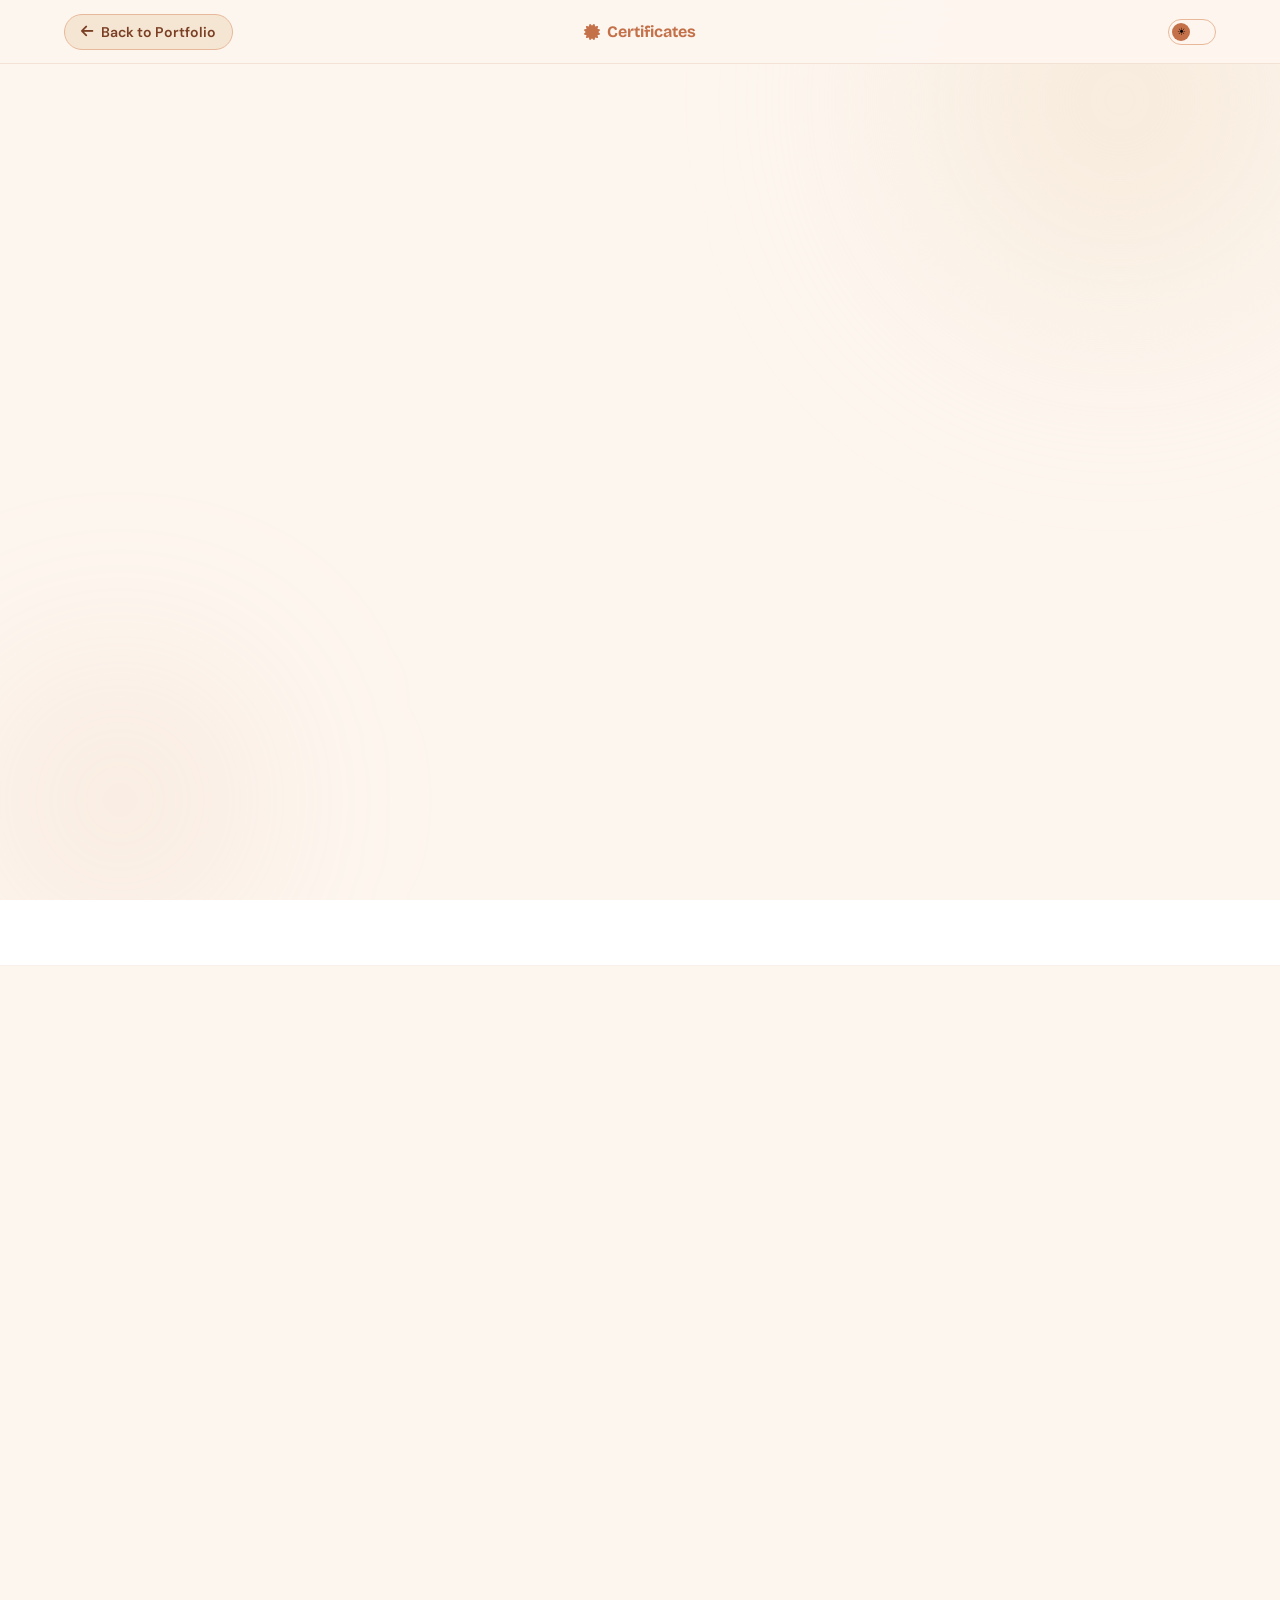
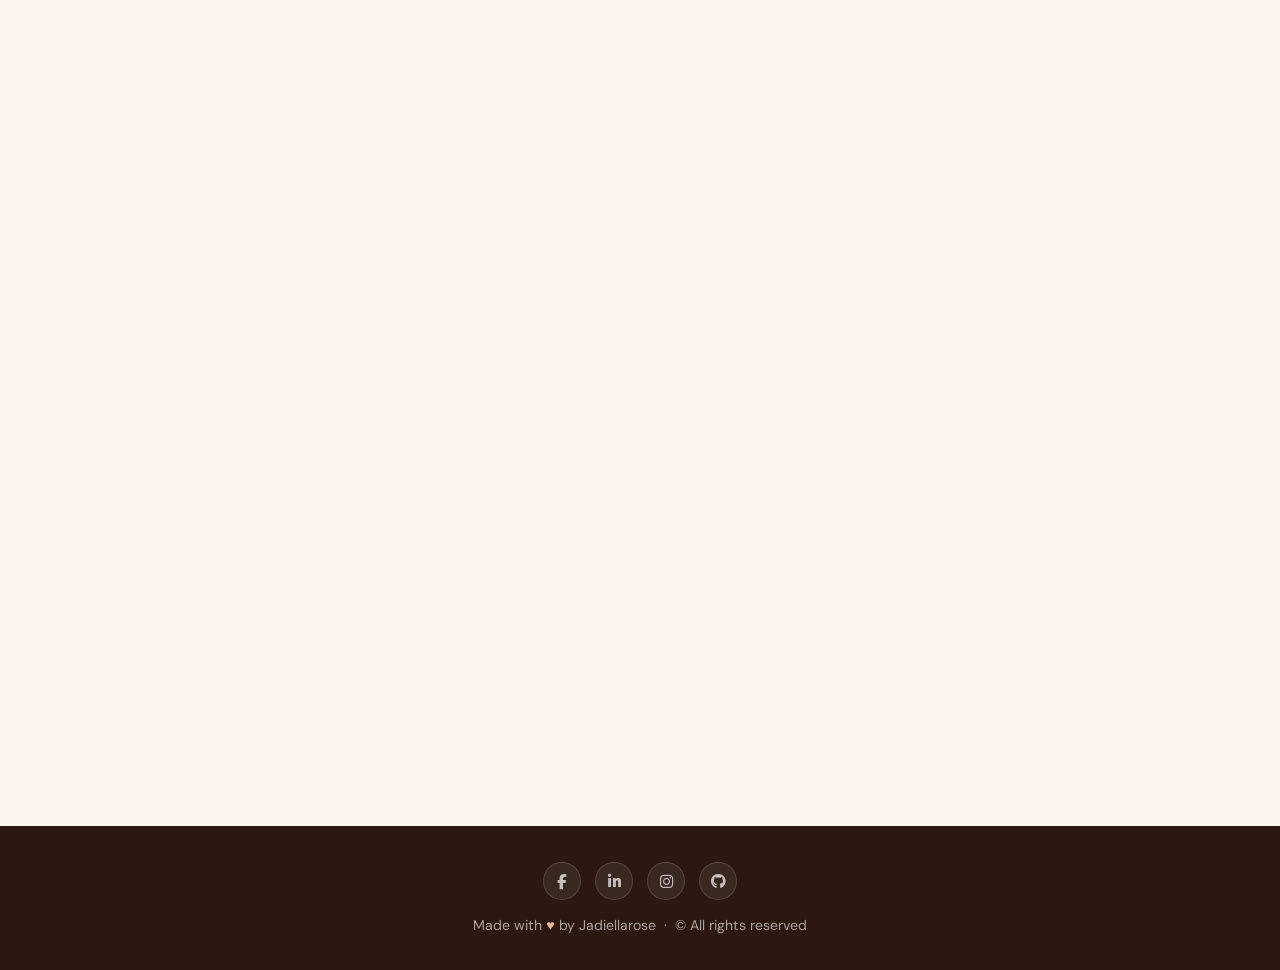
==== jadiellarosecertificate.html @ 6b4e11df "Add files via upload" ====
<!DOCTYPE html>
<html lang="en">
<head>
  <meta charset="UTF-8" />
  <meta name="viewport" content="width=device-width, initial-scale=1.0" />
  <title>Certificates | Jadiellarose</title>
  <link href="https://fonts.googleapis.com/css2?family=Bricolage+Grotesque:opsz,wght@12..96,400;12..96,500;12..96,600;12..96,700;12..96,800&family=DM+Sans:ital,opsz,wght@0,9..40,300;0,9..40,400;0,9..40,500;0,9..40,600;1,9..40,400&display=swap" rel="stylesheet" />
  <link rel="stylesheet" href="https://cdnjs.cloudflare.com/ajax/libs/font-awesome/6.5.0/css/all.min.css" />
  <link rel="stylesheet" href="jadiellarosecertificate.css" />
</head>
<body>

<!-- NAV -->
<nav>
  <a href="index.html" class="nav-back">
    <i class="fa-solid fa-arrow-left"></i>
    <span>Back to Portfolio</span>
  </a>
  <span class="nav-title">
    <i class="fa-solid fa-certificate"></i> Certificates
  </span>
  <button class="theme-toggle" id="themeToggle" aria-label="Toggle dark mode">
    <span class="theme-toggle-thumb" id="themeIcon">☀</span>
  </button>
</nav>

<!-- HERO -->
<section id="cert-hero">
  <div class="hero-blob b1"></div>
  <div class="hero-blob b2"></div>
  <div class="cert-hero-inner">
    <div class="cert-hero-tag reveal">
      <i class="fa-solid fa-certificate"></i> My Achievements
    </div>
    <h1 class="cert-hero-title reveal reveal-delay-1">
      Certificates &amp;<br><span>Recognitions</span>
    </h1>
    <p class="cert-hero-sub reveal reveal-delay-2">
      A collection of certifications, completions, and recognitions earned through
      events, courses, and competitions.
    </p>
    <div class="cert-stats reveal reveal-delay-3">
      <div class="cert-stat">
        <span class="cert-stat-num" id="certCount">0</span>
        <span class="cert-stat-label">Certificates</span>
      </div>
      <div class="cert-stat-div"></div>
      <div class="cert-stat">
        <span class="cert-stat-num" id="issuerCount">0</span>
        <span class="cert-stat-label">Issuers</span>
      </div>
      <div class="cert-stat-div"></div>
      <div class="cert-stat">
        <span class="cert-stat-num" id="yearCount">0</span>
        <span class="cert-stat-label">Years Active</span>
      </div>
    </div>
  </div>
</section>

<!-- FILTER BAR -->
<section id="cert-filter">
  <div class="section-inner">
    <div class="filter-bar reveal">
      <span class="filter-label">Filter by:</span>
      <div class="filter-chips" id="filterChips">
        <button class="filter-chip active" data-filter="all">All</button>
        <button class="filter-chip" data-filter="design">Design</button>
        <button class="filter-chip" data-filter="development">Development</button>
        <button class="filter-chip" data-filter="event">Events</button>
        <button class="filter-chip" data-filter="leadership">Leadership</button>
        <button class="filter-chip" data-filter="other">Other</button>
      </div>
      <div class="cert-search-wrap">
        <i class="fa-solid fa-magnifying-glass"></i>
        <input type="text" id="certSearch" placeholder="Search certificates…" autocomplete="off" />
      </div>
    </div>
  </div>
</section>

<!-- CERTIFICATES GRID -->
<section id="certs-grid-section">
  <div class="section-inner">
    <div class="certs-grid" id="certsGrid">

      <!-- ── CERTIFICATE CARDS ── -->
      <!-- Add/edit cards here. data-category must match a filter chip value. -->

      <div class="cert-card reveal reveal-delay-1" data-category="event">
        <div class="cert-img-wrap" onclick="openLightbox('certs/cert1.png', this)">
          <img src="certs/cert1.png" alt="Certificate 1"
               onerror="this.parentElement.classList.add('no-img')" />
          <div class="cert-img-overlay">
            <i class="fa-solid fa-up-right-and-down-left-from-center"></i>
          </div>
        </div>
        <div class="cert-info">
          <span class="cert-category-badge event">Event</span>
          <h3 class="cert-title">PyCon APAC 2025</h3>
          <div class="cert-meta">
            <span><i class="fa-solid fa-building-columns"></i> ADNU</span>
            <span><i class="fa-regular fa-calendar"></i> 2025</span>
          </div>
          <p class="cert-desc">Certificate of participation for attending PyCon APAC hosted at Ateneo de Naga University.</p>
        </div>
      </div>

      <div class="cert-card reveal reveal-delay-2" data-category="development">
        <div class="cert-img-wrap" onclick="openLightbox('certs/cert2.png', this)">
          <img src="certs/cert2.png" alt="Certificate 2"
               onerror="this.parentElement.classList.add('no-img')" />
          <div class="cert-img-overlay">
            <i class="fa-solid fa-up-right-and-down-left-from-center"></i>
          </div>
        </div>
        <div class="cert-info">
          <span class="cert-category-badge development">Development</span>
          <h3 class="cert-title">Bicol IT Student Congress</h3>
          <div class="cert-meta">
            <span><i class="fa-solid fa-building-columns"></i> Camarines Norte State College</span>
            <span><i class="fa-regular fa-calendar"></i> 2024</span>
          </div>
          <p class="cert-desc">Participant certificate from the Bicol IT Student Congress held at Camarines Norte State College.</p>
        </div>
      </div>

      <div class="cert-card reveal reveal-delay-3" data-category="design">
        <div class="cert-img-wrap" onclick="openLightbox('certs/cert3.png', this)">
          <img src="certs/cert3.png" alt="Certificate 3"
               onerror="this.parentElement.classList.add('no-img')" />
          <div class="cert-img-overlay">
            <i class="fa-solid fa-up-right-and-down-left-from-center"></i>
          </div>
        </div>
        <div class="cert-info">
          <span class="cert-category-badge design">Design</span>
          <h3 class="cert-title">ICTC Skill Up — UI/UX Design</h3>
          <div class="cert-meta">
            <span><i class="fa-solid fa-building-columns"></i> ADNU</span>
            <span><i class="fa-regular fa-calendar"></i> 2025</span>
          </div>
          <p class="cert-desc">Completed the ICTC Skill Up workshop on UI/UX Web Design and Design Systems.</p>
        </div>
      </div>

      <div class="cert-card reveal reveal-delay-1" data-category="development">
        <div class="cert-img-wrap" onclick="openLightbox('certs/cert4.png', this)">
          <img src="certs/cert4.png" alt="Certificate 4"
               onerror="this.parentElement.classList.add('no-img')" />
          <div class="cert-img-overlay">
            <i class="fa-solid fa-up-right-and-down-left-from-center"></i>
          </div>
        </div>
        <div class="cert-info">
          <span class="cert-category-badge development">Development</span>
          <h3 class="cert-title">Bicol IT Conference</h3>
          <div class="cert-meta">
            <span><i class="fa-solid fa-building-columns"></i> Legazpi City Expo Center</span>
            <span><i class="fa-regular fa-calendar"></i> 2024</span>
          </div>
          <p class="cert-desc">Certificate of attendance for the Bicol IT Conference at Legazpi City Expo Center.</p>
        </div>
      </div>

      <div class="cert-card reveal reveal-delay-2" data-category="development">
        <div class="cert-img-wrap" onclick="openLightbox('certs/cert5.png', this)">
          <img src="certs/cert5.png" alt="Certificate 5"
               onerror="this.parentElement.classList.add('no-img')" />
          <div class="cert-img-overlay">
            <i class="fa-solid fa-up-right-and-down-left-from-center"></i>
          </div>
        </div>
        <div class="cert-info">
          <span class="cert-category-badge development">Development</span>
          <h3 class="cert-title">Bytecamp V: Fetching Errors</h3>
          <div class="cert-meta">
            <span><i class="fa-solid fa-building-columns"></i> Bicol University</span>
            <span><i class="fa-regular fa-calendar"></i> 2026</span>
          </div>
          <p class="cert-desc">Participant certificate from Bytecamp V: Fetching Errors at Bicol University.</p>
        </div>
      </div>

      <div class="cert-card reveal reveal-delay-3" data-category="event">
        <div class="cert-img-wrap" onclick="openLightbox('certs/cert6.png', this)">
          <img src="certs/cert6.png" alt="Certificate 6"
               onerror="this.parentElement.classList.add('no-img')" />
          <div class="cert-img-overlay">
            <i class="fa-solid fa-up-right-and-down-left-from-center"></i>
          </div>
        </div>
        <div class="cert-info">
          <span class="cert-category-badge event">Event</span>
          <h3 class="cert-title">PythonAsia 2026</h3>
          <div class="cert-meta">
            <span><i class="fa-solid fa-building-columns"></i> De La Salle University</span>
            <span><i class="fa-regular fa-calendar"></i> 2026</span>
          </div>
          <p class="cert-desc">Certificate of participation for attending PythonAsia at De La Salle University, Manila.</p>
        </div>
      </div>

      <div class="cert-card reveal reveal-delay-1" data-category="leadership">
        <div class="cert-img-wrap" onclick="openLightbox('certs/cert7.png', this)">
          <img src="certs/cert7.png" alt="Certificate 7"
               onerror="this.parentElement.classList.add('no-img')" />
          <div class="cert-img-overlay">
            <i class="fa-solid fa-up-right-and-down-left-from-center"></i>
          </div>
        </div>
        <div class="cert-info">
          <span class="cert-category-badge leadership">Leadership</span>
          <h3 class="cert-title">Student Leader's Retreat</h3>
          <div class="cert-meta">
            <span><i class="fa-solid fa-building-columns"></i> ADNU</span>
            <span><i class="fa-regular fa-calendar"></i> 2024</span>
          </div>
          <p class="cert-desc">Certificate of participation for the Student Leader's Retreat at Ateneo de Naga University.</p>
        </div>
      </div>

      <div class="cert-card reveal reveal-delay-2" data-category="other">
        <div class="cert-img-wrap" onclick="openLightbox('certs/cert8.png', this)">
          <img src="certs/cert8.png" alt="Certificate 8"
               onerror="this.parentElement.classList.add('no-img')" />
          <div class="cert-img-overlay">
            <i class="fa-solid fa-up-right-and-down-left-from-center"></i>
          </div>
        </div>
        <div class="cert-info">
          <span class="cert-category-badge other">Other</span>
          <h3 class="cert-title">Bicol Beach Summit — BEECAL</h3>
          <div class="cert-meta">
            <span><i class="fa-solid fa-building-columns"></i> BEECAL</span>
            <span><i class="fa-regular fa-calendar"></i> 2025</span>
          </div>
          <p class="cert-desc">Certificate of participation from the Bicol Beach Summit organized by BEECAL.</p>
        </div>
      </div>

      <div class="cert-card reveal reveal-delay-3" data-category="development">
        <div class="cert-img-wrap" onclick="openLightbox('certs/cert9.png', this)">
          <img src="certs/cert9.png" alt="Certificate 9"
               onerror="this.parentElement.classList.add('no-img')" />
          <div class="cert-img-overlay">
            <i class="fa-solid fa-up-right-and-down-left-from-center"></i>
          </div>
        </div>
        <div class="cert-info">
          <span class="cert-category-badge development">Development</span>
          <h3 class="cert-title">Capture the Flag — Trend Micro</h3>
          <div class="cert-meta">
            <span><i class="fa-solid fa-building-columns"></i> Trend Micro</span>
            <span><i class="fa-regular fa-calendar"></i> 2024</span>
          </div>
          <p class="cert-desc">Certificate of participation for the University Capture the Flag Online Competition by Trend Micro.</p>
        </div>
      </div>

      <!-- Add more cert cards following the same pattern above -->

    </div>

    <!-- Empty state -->
    <div class="no-results" id="noResults" style="display:none;">
      <i class="fa-solid fa-box-open"></i>
      <p>No certificates found.</p>
    </div>

  </div>
</section>

<!-- FOOTER -->
<footer>
  <div class="footer-socials">
    <a href="https://www.facebook.com/Jade.Ricafort6/" class="social-icon" target="_blank" rel="noopener"><i class="fab fa-facebook-f"></i></a>
    <a href="https://www.linkedin.com/in/rosella-jade-asetre-ricafort-169676296/" class="social-icon" target="_blank" rel="noopener"><i class="fab fa-linkedin-in"></i></a>
    <a href="https://instagram.com/jadiellarose" class="social-icon" target="_blank" rel="noopener"><i class="fab fa-instagram"></i></a>
    <a href="https://github.com/viperestjade" class="social-icon" target="_blank" rel="noopener"><i class="fab fa-github"></i></a>
  </div>
  <p>Made with <span style="color:var(--peach);">♥</span> by Jadiellarose &nbsp;·&nbsp; © <span id="year"></span> All rights reserved</p>
</footer>

<!-- LIGHTBOX -->
<div class="lightbox-overlay" id="lightbox" onclick="closeLightbox(event)">
  <button class="lightbox-close" onclick="closeLightbox()"><i class="fa-solid fa-xmark"></i></button>
  <div class="lightbox-inner" onclick="event.stopPropagation()">
    <img id="lightboxImg" src="" alt="Certificate" />
    <div class="lightbox-info" id="lightboxInfo"></div>
  </div>
</div>

<!-- SCROLL TOP -->
<button id="scrollTop" aria-label="Scroll to top">
  <i class="fa-solid fa-chevron-up"></i>
</button>

<script src="certificatejadiellarose.js"></script>
</body>
</html>
---- jadiellarosecertificate.css ----
/* =============================================
   DESIGN TOKENS — same palette as portfolio
============================================= */
:root {
  --cream:     #fdf6ef;
  --warm:      #f5e6d3;
  --peach:     #e8b89a;
  --terra:     #c4714a;
  --brown:     #7a3f24;
  --dark:      #2b1810;
  --white:     #ffffff;
  --shadow:    rgba(122, 63, 36, 0.15);
  --shadow-lg: rgba(122, 63, 36, 0.28);
  --radius:    18px;
  --radius-sm: 10px;
  --radius-xs: 6px;
  --transition: 0.35s cubic-bezier(0.4, 0, 0.2, 1);

  /* category badge colors */
  --cat-design:      #c4714a;
  --cat-development: #5b7fa6;
  --cat-event:       #7a9e6e;
  --cat-leadership:  #a0669e;
  --cat-other:       #8a7a5a;
}

body.dark {
  --cream:     #0d0d0d;
  --warm:      #1a1a1a;
  --peach:     #c4714a;
  --terra:     #e8905a;
  --brown:     #f0a878;
  --dark:      #f2e8df;
  --white:     #161616;
  --shadow:    rgba(0,0,0,0.6);
  --shadow-lg: rgba(0,0,0,0.8);
}

/* =============================================
   RESET & BASE
============================================= */
*, *::before, *::after { box-sizing: border-box; margin: 0; padding: 0; }
html { scroll-behavior: smooth; }
body {
  font-family: 'DM Sans', sans-serif;
  background: var(--cream);
  color: var(--dark);
  overflow-x: hidden;
}

/* =============================================
   SCROLL REVEAL
============================================= */
.reveal {
  opacity: 0;
  transform: translateY(40px);
  transition: opacity 0.65s ease, transform 0.65s ease;
}
.reveal.visible { opacity: 1; transform: translateY(0); }
.reveal-delay-1 { transition-delay: 0.10s; }
.reveal-delay-2 { transition-delay: 0.20s; }
.reveal-delay-3 { transition-delay: 0.30s; }

/* =============================================
   NAV
============================================= */
nav {
  position: fixed;
  top: 0; left: 0; right: 0;
  z-index: 999;
  height: 64px;
  padding: 0 5%;
  display: flex;
  align-items: center;
  justify-content: space-between;
  background: rgba(253,246,239,0.92);
  backdrop-filter: blur(14px);
  -webkit-backdrop-filter: blur(14px);
  border-bottom: 1px solid rgba(196,113,74,0.15);
  position: fixed;
}
body.dark nav {
  background: rgba(13,13,13,0.95);
  border-bottom-color: rgba(232,144,90,0.12);
}

.nav-back {
  display: inline-flex;
  align-items: center;
  gap: 8px;
  text-decoration: none;
  font-size: 0.88rem;
  font-weight: 600;
  color: var(--brown);
  padding: 8px 16px;
  border-radius: 50px;
  border: 1.5px solid var(--peach);
  background: var(--warm);
  transition: var(--transition);
}
.nav-back:hover {
  background: var(--terra);
  color: var(--white);
  border-color: var(--terra);
  transform: translateX(-2px);
}

.nav-title {
  position: absolute;
  left: 50%;
  transform: translateX(-50%);
  font-family: 'Bricolage Grotesque', sans-serif;
  font-size: 1rem;
  font-weight: 700;
  color: var(--terra);
  display: flex;
  align-items: center;
  gap: 7px;
  pointer-events: none;
  white-space: nowrap;
}

.theme-toggle {
  background: none;
  border: 1.5px solid var(--peach);
  border-radius: 50px;
  width: 48px; height: 26px;
  cursor: pointer;
  position: relative;
  flex-shrink: 0;
  transition: var(--transition);
  padding: 0;
}
.theme-toggle-thumb {
  position: absolute;
  top: 3px; left: 3px;
  width: 18px; height: 18px;
  border-radius: 50%;
  background: var(--terra);
  transition: left 0.35s cubic-bezier(0.4,0,0.2,1);
  display: flex;
  align-items: center;
  justify-content: center;
  font-size: 10px;
}
body.dark .theme-toggle-thumb { left: 25px; }

/* =============================================
   HERO
============================================= */
#cert-hero {
  min-height: 100vh;
  display: flex;
  align-items: center;
  justify-content: center;
  text-align: center;
  padding: 120px 5% 80px;
  position: relative;
  overflow: hidden;
  background: var(--cream);
}

.hero-blob {
  position: absolute;
  border-radius: 50%;
  filter: blur(90px);
  pointer-events: none;
  z-index: 0;
}
.b1 {
  width: 560px; height: 560px;
  background: radial-gradient(circle, var(--warm), transparent 70%);
  top: -180px; right: -120px;
  animation: blobFloat 14s ease-in-out infinite alternate;
}
.b2 {
  width: 360px; height: 360px;
  background: radial-gradient(circle, rgba(232,184,154,0.3), transparent 70%);
  bottom: -80px; left: -60px;
  animation: blobFloat 10s ease-in-out infinite alternate-reverse;
}
@keyframes blobFloat {
  from { transform: translate(0,0) scale(1); }
  to   { transform: translate(28px,18px) scale(1.06); }
}

.cert-hero-inner {
  position: relative;
  z-index: 1;
  max-width: 680px;
  margin: 0 auto;
  display: flex;
  flex-direction: column;
  align-items: center;
  gap: 22px;
}

.cert-hero-tag {
  display: inline-flex;
  align-items: center;
  gap: 8px;
  padding: 8px 22px;
  border-radius: 50px;
  background: var(--warm);
  color: var(--terra);
  font-size: 0.85rem;
  font-weight: 700;
  letter-spacing: 1.5px;
  text-transform: uppercase;
  border: 1.5px solid var(--peach);
}

.cert-hero-title {
  font-family: 'Bricolage Grotesque', sans-serif;
  font-size: clamp(2.8rem, 7vw, 5.5rem);
  font-weight: 800;
  color: var(--dark);
  line-height: 1.05;
  letter-spacing: -2px;
}
.cert-hero-title span {
  color: var(--terra);
  position: relative;
}
.cert-hero-title span::after {
  content: '';
  position: absolute;
  bottom: 4px; left: 0; right: 0;
  height: 5px;
  background: var(--peach);
  border-radius: 3px;
  z-index: -1;
  transform: skewX(-6deg);
}

.cert-hero-sub {
  font-size: 1rem;
  color: var(--brown);
  line-height: 1.8;
  max-width: 500px;
}

/* stats row */
.cert-stats {
  display: flex;
  align-items: center;
  gap: 24px;
  margin-top: 8px;
  background: var(--white);
  border: 1.5px solid rgba(196,113,74,0.15);
  border-radius: 50px;
  padding: 14px 36px;
  box-shadow: 0 8px 24px var(--shadow);
}
.cert-stat {
  display: flex;
  flex-direction: column;
  align-items: center;
  gap: 2px;
}
.cert-stat-num {
  font-family: 'Bricolage Grotesque', sans-serif;
  font-size: 1.8rem;
  font-weight: 800;
  color: var(--terra);
  line-height: 1;
}
.cert-stat-label {
  font-size: 0.72rem;
  font-weight: 600;
  color: var(--brown);
  text-transform: uppercase;
  letter-spacing: 0.8px;
}
.cert-stat-div {
  width: 1px; height: 36px;
  background: rgba(196,113,74,0.2);
}

/* =============================================
   FILTER BAR
============================================= */
#cert-filter {
  padding: 0 5% 0;
  background: var(--white);
  border-bottom: 1px solid rgba(196,113,74,0.1);
  position: sticky;
  top: 64px;
  z-index: 90;
}

.filter-bar {
  max-width: 1100px;
  margin: 0 auto;
  display: flex;
  align-items: center;
  gap: 14px;
  flex-wrap: wrap;
  padding: 16px 0;
}
.filter-label {
  font-size: 0.8rem;
  font-weight: 700;
  color: var(--terra);
  text-transform: uppercase;
  letter-spacing: 1px;
  flex-shrink: 0;
}
.filter-chips {
  display: flex;
  gap: 8px;
  flex-wrap: wrap;
  flex: 1;
}
.filter-chip {
  padding: 6px 16px;
  border-radius: 50px;
  border: 1.5px solid var(--peach);
  background: var(--cream);
  color: var(--brown);
  font-family: 'DM Sans', sans-serif;
  font-size: 0.82rem;
  font-weight: 600;
  cursor: pointer;
  transition: var(--transition);
}
.filter-chip:hover {
  background: var(--warm);
  border-color: var(--terra);
  color: var(--terra);
}
.filter-chip.active {
  background: var(--terra);
  color: var(--white);
  border-color: var(--terra);
}

.cert-search-wrap {
  display: flex;
  align-items: center;
  gap: 8px;
  background: var(--cream);
  border: 1.5px solid var(--peach);
  border-radius: 50px;
  padding: 7px 16px;
  transition: var(--transition);
  flex-shrink: 0;
}
.cert-search-wrap:focus-within {
  border-color: var(--terra);
  box-shadow: 0 0 0 3px rgba(196,113,74,0.12);
}
.cert-search-wrap i {
  color: var(--terra);
  font-size: 0.85rem;
}
.cert-search-wrap input {
  border: none;
  background: transparent;
  font-family: 'DM Sans', sans-serif;
  font-size: 0.85rem;
  color: var(--dark);
  outline: none;
  width: 180px;
}
.cert-search-wrap input::placeholder { color: var(--peach); }

/* =============================================
   CERTS GRID
============================================= */
#certs-grid-section {
  padding: 60px 5% 100px;
  background: var(--cream);
}

.section-inner {
  max-width: 1100px;
  margin: 0 auto;
}

.certs-grid {
  display: grid;
  grid-template-columns: repeat(auto-fill, minmax(300px, 1fr));
  gap: 24px;
}

/* ---- Certificate Card ---- */
.cert-card {
  background: var(--white);
  border-radius: var(--radius);
  border: 1.5px solid rgba(196,113,74,0.12);
  overflow: hidden;
  display: flex;
  flex-direction: column;
  transition: transform var(--transition), box-shadow var(--transition), border-color var(--transition);
}
.cert-card:hover {
  transform: translateY(-6px);
  box-shadow: 0 18px 48px var(--shadow-lg);
  border-color: var(--peach);
}
.cert-card.hidden {
  display: none;
}

/* image */
.cert-img-wrap {
  position: relative;
  width: 100%;
  aspect-ratio: 16 / 10;
  background: var(--warm);
  overflow: hidden;
  cursor: zoom-in;
}
.cert-img-wrap img {
  width: 100%; height: 100%;
  object-fit: cover;
  display: block;
  transition: transform 0.45s ease;
}
.cert-card:hover .cert-img-wrap img {
  transform: scale(1.05);
}
.cert-img-wrap.no-img {
  display: flex;
  align-items: center;
  justify-content: center;
  cursor: default;
}
.cert-img-wrap.no-img::after {
  content: '🏅';
  font-size: 3rem;
  opacity: 0.35;
}
.cert-img-overlay {
  position: absolute;
  inset: 0;
  background: rgba(43,24,16,0);
  display: flex;
  align-items: center;
  justify-content: center;
  color: var(--white);
  font-size: 1.4rem;
  opacity: 0;
  transition: opacity 0.3s ease, background 0.3s ease;
}
.cert-card:hover .cert-img-overlay {
  opacity: 1;
  background: rgba(43,24,16,0.4);
}

/* info block */
.cert-info {
  padding: 20px 20px 22px;
  display: flex;
  flex-direction: column;
  gap: 10px;
  flex: 1;
}

/* category badge */
.cert-category-badge {
  display: inline-block;
  padding: 4px 12px;
  border-radius: 50px;
  font-size: 0.72rem;
  font-weight: 700;
  letter-spacing: 0.8px;
  text-transform: uppercase;
  width: fit-content;
}
.cert-category-badge.design {
  background: rgba(196,113,74,0.12);
  color: var(--cat-design);
  border: 1px solid rgba(196,113,74,0.25);
}
.cert-category-badge.development {
  background: rgba(91,127,166,0.12);
  color: var(--cat-development);
  border: 1px solid rgba(91,127,166,0.25);
}
.cert-category-badge.event {
  background: rgba(122,158,110,0.12);
  color: var(--cat-event);
  border: 1px solid rgba(122,158,110,0.25);
}
.cert-category-badge.leadership {
  background: rgba(160,102,158,0.12);
  color: var(--cat-leadership);
  border: 1px solid rgba(160,102,158,0.25);
}
.cert-category-badge.other {
  background: rgba(138,122,90,0.12);
  color: var(--cat-other);
  border: 1px solid rgba(138,122,90,0.25);
}

.cert-title {
  font-family: 'Bricolage Grotesque', sans-serif;
  font-size: 1.05rem;
  font-weight: 700;
  color: var(--dark);
  line-height: 1.3;
}

.cert-meta {
  display: flex;
  align-items: center;
  gap: 14px;
  flex-wrap: wrap;
}
.cert-meta span {
  display: inline-flex;
  align-items: center;
  gap: 6px;
  font-size: 0.78rem;
  color: var(--brown);
  font-weight: 500;
}
.cert-meta span i {
  color: var(--terra);
  font-size: 0.75rem;
}

.cert-desc {
  font-size: 0.84rem;
  color: var(--brown);
  line-height: 1.75;
  flex: 1;
}

/* =============================================
   NO RESULTS
============================================= */
.no-results {
  text-align: center;
  padding: 80px 20px;
  display: flex;
  flex-direction: column;
  align-items: center;
  gap: 14px;
  color: var(--brown);
}
.no-results i {
  font-size: 3rem;
  color: var(--peach);
}
.no-results p {
  font-size: 1rem;
  font-weight: 600;
}

/* =============================================
   LIGHTBOX
============================================= */
.lightbox-overlay {
  display: none;
  position: fixed;
  inset: 0;
  background: rgba(18,8,4,0.93);
  backdrop-filter: blur(12px);
  -webkit-backdrop-filter: blur(12px);
  z-index: 99999;
  align-items: center;
  justify-content: center;
  padding: 20px;
  cursor: zoom-out;
}
.lightbox-overlay.active {
  display: flex;
  animation: lbFadeIn 0.22s ease forwards;
}
@keyframes lbFadeIn {
  from { opacity: 0; }
  to   { opacity: 1; }
}

.lightbox-inner {
  display: flex;
  flex-direction: column;
  align-items: center;
  gap: 20px;
  cursor: default;
  max-width: 860px;
  width: 100%;
}

.lightbox-overlay img {
  max-width: 100%;
  max-height: 72vh;
  border-radius: var(--radius);
  box-shadow: 0 30px 80px rgba(0,0,0,0.7);
  object-fit: contain;
  animation: lbPop 0.3s cubic-bezier(0.34,1.56,0.64,1) forwards;
}
@keyframes lbPop {
  from { opacity: 0; transform: scale(0.88); }
  to   { opacity: 1; transform: scale(1); }
}

.lightbox-info {
  background: rgba(255,255,255,0.06);
  border: 1px solid rgba(255,255,255,0.12);
  border-radius: var(--radius-sm);
  padding: 16px 24px;
  max-width: 600px;
  width: 100%;
  display: flex;
  flex-direction: column;
  gap: 6px;
}
.lightbox-info .lb-title {
  font-family: 'Bricolage Grotesque', sans-serif;
  font-size: 1.1rem;
  font-weight: 700;
  color: var(--white);
}
.lightbox-info .lb-meta {
  font-size: 0.82rem;
  color: rgba(255,255,255,0.6);
  display: flex;
  gap: 16px;
  flex-wrap: wrap;
}
.lightbox-info .lb-meta span {
  display: inline-flex;
  align-items: center;
  gap: 5px;
}
.lightbox-info .lb-meta i { color: var(--peach); }
.lightbox-info .lb-desc {
  font-size: 0.85rem;
  color: rgba(255,255,255,0.75);
  line-height: 1.7;
  margin-top: 2px;
}

.lightbox-close {
  position: fixed;
  top: 20px; right: 24px;
  width: 40px; height: 40px;
  border-radius: 50%;
  border: 1.5px solid rgba(255,255,255,0.2);
  background: rgba(255,255,255,0.08);
  color: var(--white);
  font-size: 1.1rem;
  cursor: pointer;
  display: flex;
  align-items: center;
  justify-content: center;
  transition: var(--transition);
  z-index: 100000;
}
.lightbox-close:hover {
  background: var(--terra);
  border-color: var(--terra);
  transform: rotate(90deg);
}

/* =============================================
   FOOTER
============================================= */
footer {
  background: var(--dark);
  color: rgba(255,255,255,0.6);
  text-align: center;
  padding: 36px 5%;
  font-size: 0.88rem;
}
.footer-socials {
  display: flex;
  justify-content: center;
  gap: 14px;
  margin-bottom: 16px;
}
.social-icon {
  width: 38px; height: 38px;
  border-radius: 50%;
  display: flex;
  align-items: center;
  justify-content: center;
  font-size: 0.95rem;
  background: rgba(255,255,255,0.07);
  color: rgba(255,255,255,0.7);
  border: 1.5px solid rgba(255,255,255,0.15);
  text-decoration: none;
  transition: var(--transition);
}
.social-icon:hover {
  background: var(--terra);
  color: var(--white);
  border-color: var(--terra);
  transform: translateY(-3px) scale(1.1);
}

/* =============================================
   SCROLL TOP
============================================= */
#scrollTop {
  position: fixed;
  bottom: 30px; right: 30px;
  width: 44px; height: 44px;
  border-radius: 50%;
  background: var(--terra);
  color: var(--white);
  border: none;
  cursor: pointer;
  font-size: 1.1rem;
  display: flex;
  align-items: center;
  justify-content: center;
  opacity: 0;
  pointer-events: none;
  transition: var(--transition);
  box-shadow: 0 6px 18px var(--shadow);
  z-index: 900;
}
#scrollTop.show { opacity: 1; pointer-events: all; }
#scrollTop:hover { background: var(--brown); transform: translateY(-3px); }

/* =============================================
   RESPONSIVE
============================================= */
@media (max-width: 700px) {
  .certs-grid { grid-template-columns: 1fr 1fr; gap: 16px; }
  .cert-stats { padding: 12px 20px; gap: 16px; }
  .filter-bar { gap: 10px; }
  .cert-search-wrap input { width: 120px; }
}
@media (max-width: 480px) {
  .certs-grid { grid-template-columns: 1fr; }
  .cert-hero-title { letter-spacing: -1px; }
  .cert-stats { flex-wrap: wrap; border-radius: var(--radius); }
  .cert-stat-div { display: none; }
}
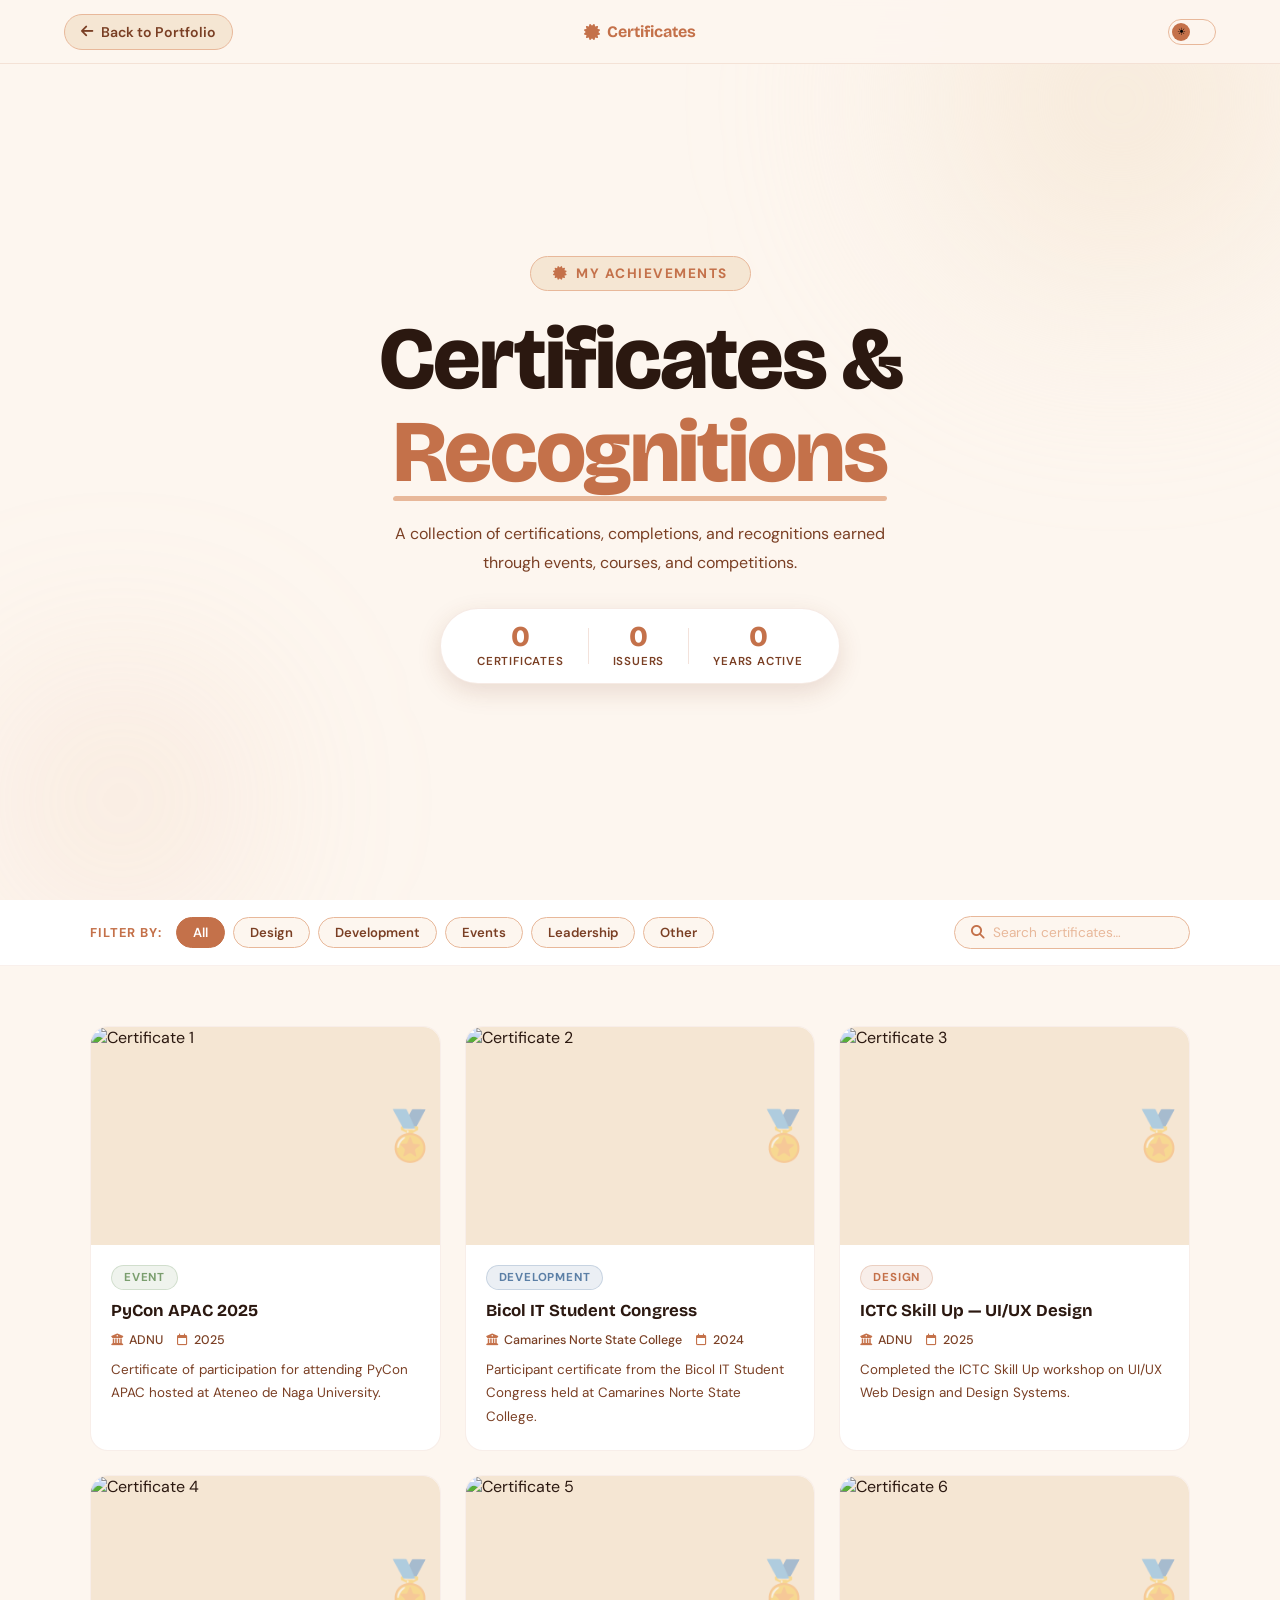
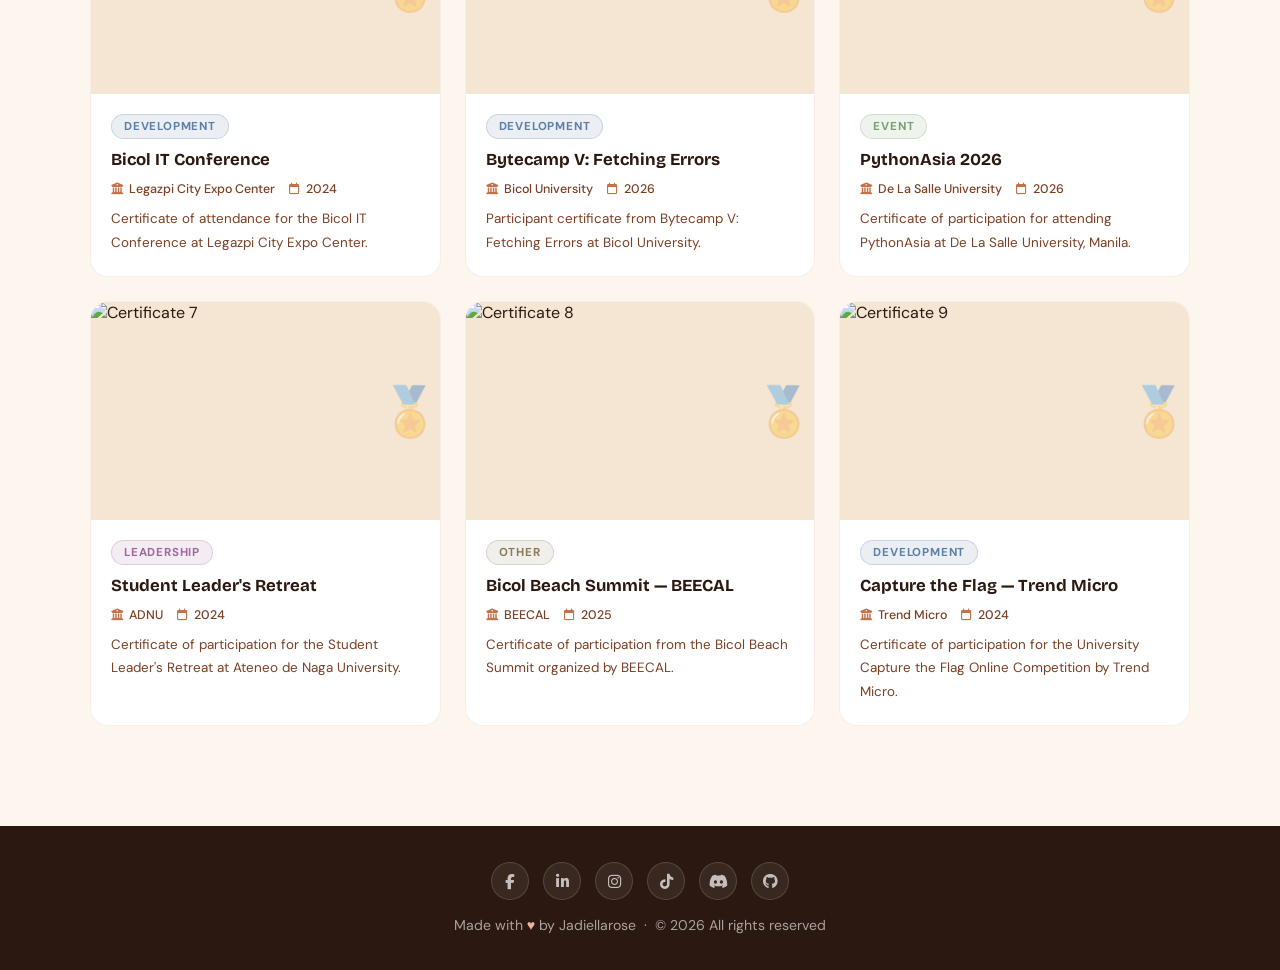
==== commit ff8ef7b8: "Add files via upload" ====
--- a/jadiellarosecertificate.html
+++ b/jadiellarosecertificate.html
@@ -271,15 +271,20 @@
   </div>
 </section>
 
-<!-- FOOTER -->
+<!--  FOOTER -->
 <footer>
   <div class="footer-socials">
-    <a href="https://www.facebook.com/Jade.Ricafort6/" class="social-icon" target="_blank" rel="noopener"><i class="fab fa-facebook-f"></i></a>
-    <a href="https://www.linkedin.com/in/rosella-jade-asetre-ricafort-169676296/" class="social-icon" target="_blank" rel="noopener"><i class="fab fa-linkedin-in"></i></a>
-    <a href="https://instagram.com/jadiellarose" class="social-icon" target="_blank" rel="noopener"><i class="fab fa-instagram"></i></a>
-    <a href="https://github.com/viperestjade" class="social-icon" target="_blank" rel="noopener"><i class="fab fa-github"></i></a>
-  </div>
-  <p>Made with <span style="color:var(--peach);">♥</span> by Jadiellarose &nbsp;·&nbsp; © <span id="year"></span> All rights reserved</p>
+    <a href="https://www.facebook.com/Jade.Ricafort6/" class="social-icon" target="_blank" rel="noopener" aria-label="Facebook"><i class="fab fa-facebook-f"></i></a>
+    <a href="https://www.linkedin.com/in/rosella-jade-asetre-ricafort-169676296/" class="social-icon" target="_blank" rel="noopener" aria-label="LinkedIn"><i class="fab fa-linkedin-in"></i></a>
+    <a href="https://instagram.com/jadiellarose" class="social-icon" target="_blank" rel="noopener" aria-label="Instagram"><i class="fab fa-instagram"></i></a>
+    <a href="https://www.tiktok.com/@strikersmileyjade" class="social-icon" target="_blank" rel="noopener" aria-label="TikTok"><i class="fab fa-tiktok"></i></a>
+    <a href="https://discord.com/users/viperjaderose" class="social-icon" target="_blank" rel="noopener" aria-label="Discord"><i class="fab fa-discord"></i></a>
+    <a href="https://github.com/viperestjade" class="social-icon" target="_blank" rel="noopener" aria-label="Github"><i class="fab fa-github"></i></a>
+  </div>
+  <p>
+    Made with <span style="color:var(--peach);">&#9829;</span> by Jadiellarose &nbsp;&middot;&nbsp;
+    &copy; <span id="year"></span> All rights reserved
+  </p>
 </footer>
 
 <!-- LIGHTBOX -->
@@ -296,6 +301,6 @@
   <i class="fa-solid fa-chevron-up"></i>
 </button>
 
-<script src="certificatejadiellarose.js"></script>
+<script src="jadiellarosecertificate.js"></script>
 </body>
 </html>
--- a/jadiellarosecertificate.css
+++ b/jadiellarosecertificate.css
@@ -673,24 +673,32 @@
   gap: 14px;
   margin-bottom: 16px;
 }
-.social-icon {
-  width: 38px; height: 38px;
-  border-radius: 50%;
-  display: flex;
-  align-items: center;
-  justify-content: center;
-  font-size: 0.95rem;
+footer .social-icon {
   background: rgba(255,255,255,0.07);
   color: rgba(255,255,255,0.7);
-  border: 1.5px solid rgba(255,255,255,0.15);
-  text-decoration: none;
-  transition: var(--transition);
-}
-.social-icon:hover {
+  border-color: rgba(255,255,255,0.15);
+}
+footer .social-icon:hover {
   background: var(--terra);
   color: var(--white);
   border-color: var(--terra);
-  transform: translateY(-3px) scale(1.1);
+}
+
+body.dark footer { background: #111; }
+
+.social-icon {
+  width: 38px;
+  height: 38px;
+  border-radius: 50%;
+  display: flex;
+  align-items: center;
+  justify-content: center;
+  font-size: 0.95rem;
+  color: var(--brown);
+  background: var(--warm);
+  border: 1.5px solid var(--peach);
+  text-decoration: none;
+  transition: var(--transition);
 }
 
 /* =============================================
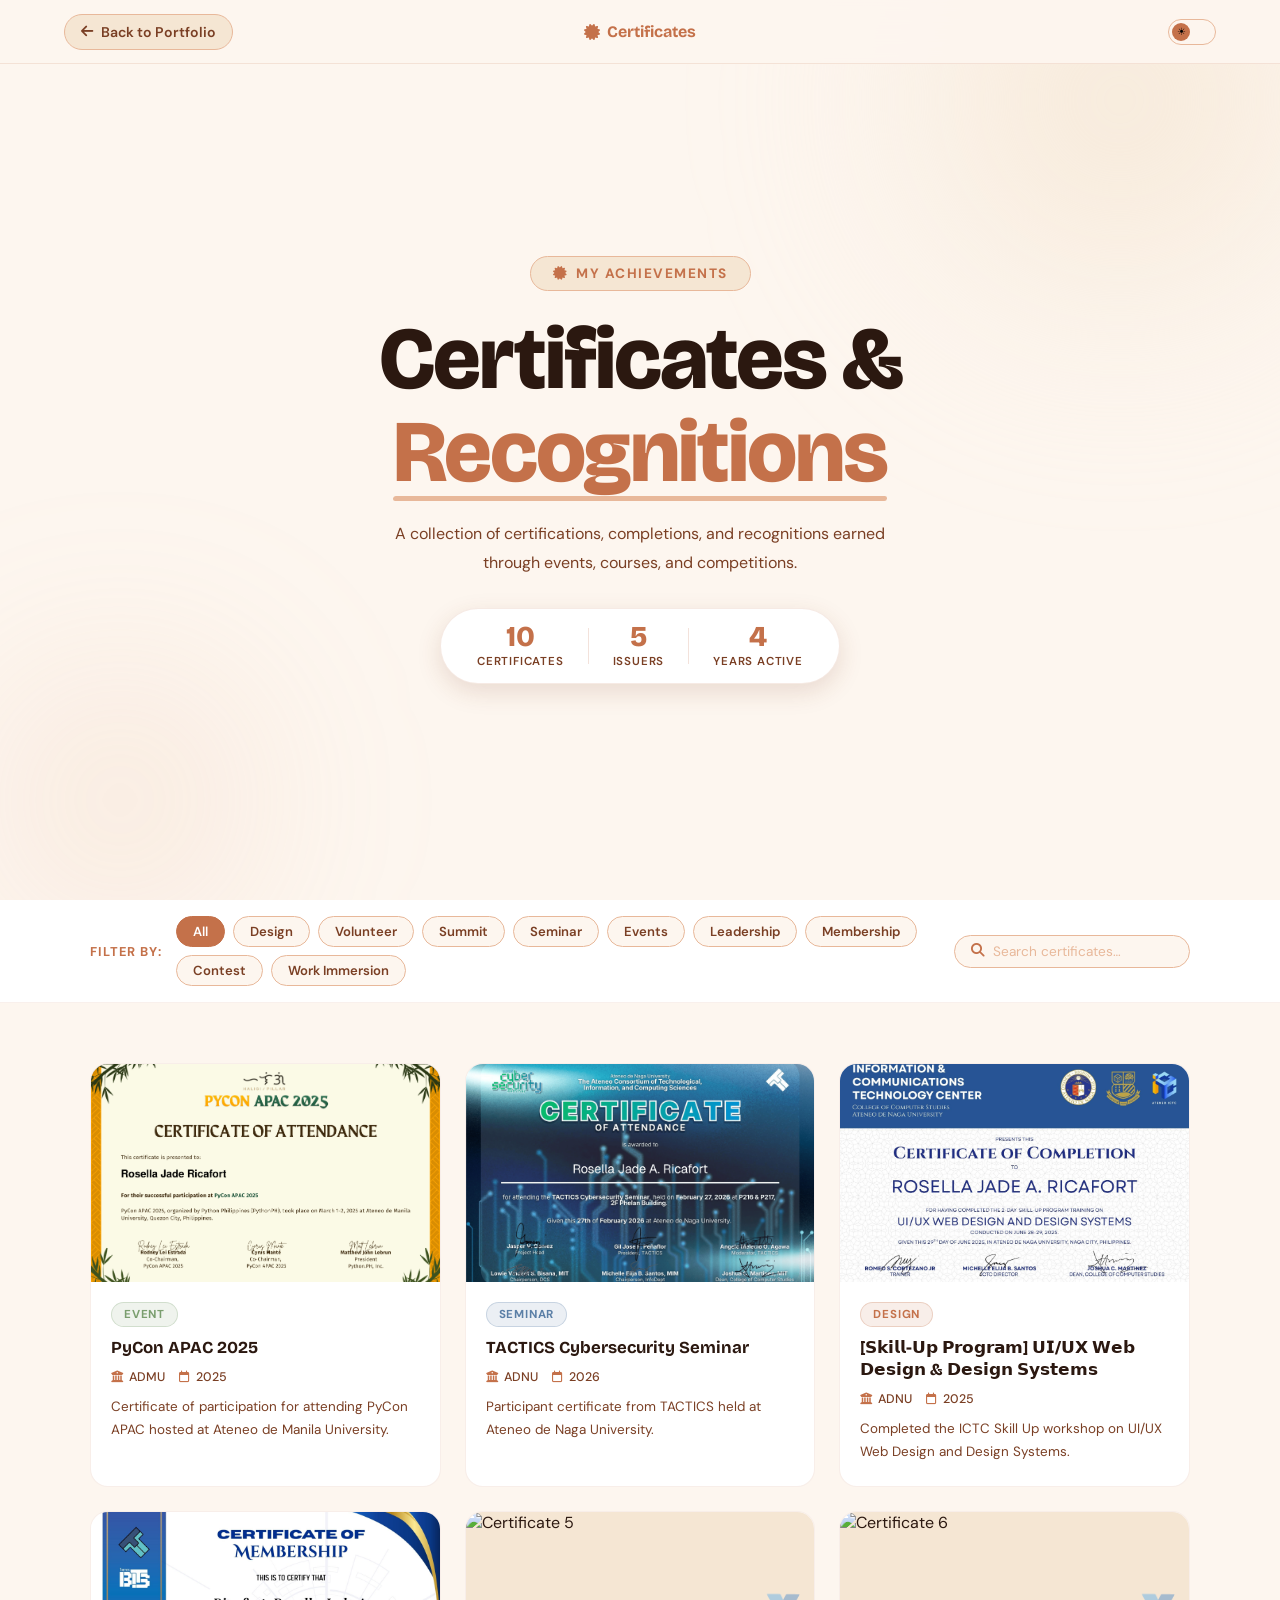
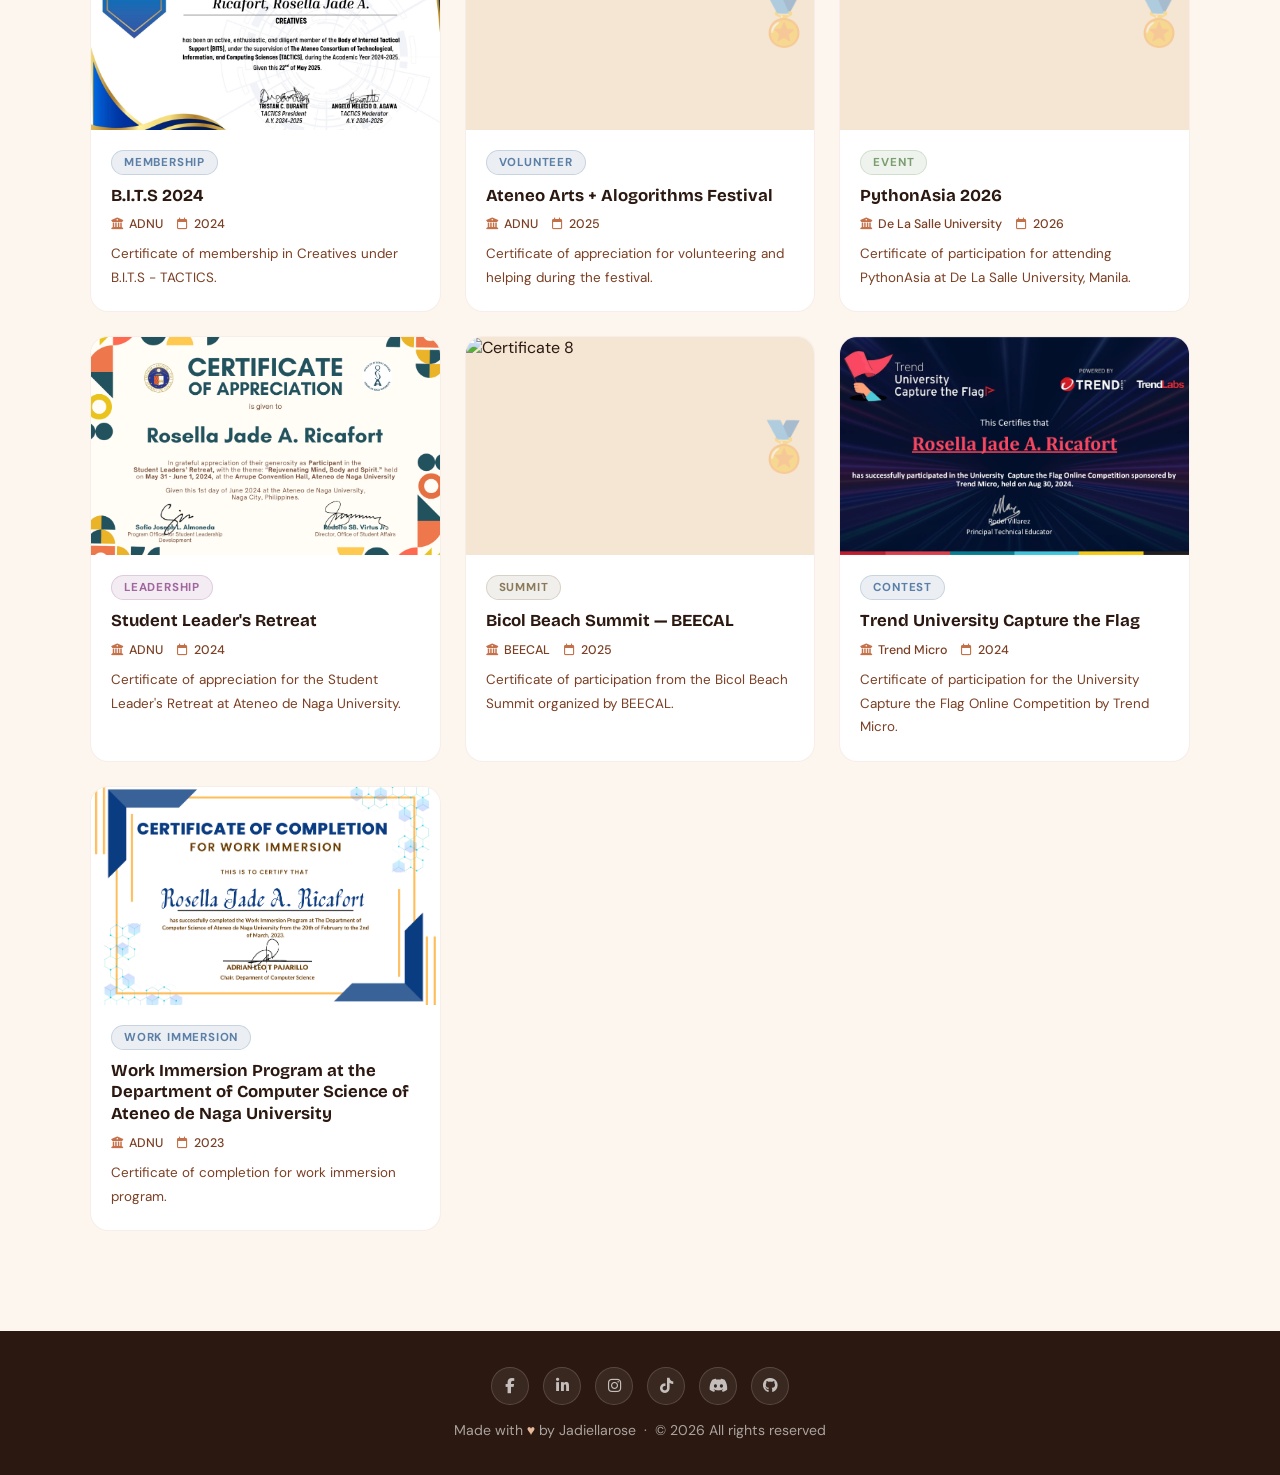
==== commit 7aefa1e8: "Add files via upload" ====
--- a/jadiellarosecertificate.html
+++ b/jadiellarosecertificate.html
@@ -41,17 +41,17 @@
     </p>
     <div class="cert-stats reveal reveal-delay-3">
       <div class="cert-stat">
-        <span class="cert-stat-num" id="certCount">0</span>
+        <span class="cert-stat-num" id="certCount">10</span>
         <span class="cert-stat-label">Certificates</span>
       </div>
       <div class="cert-stat-div"></div>
       <div class="cert-stat">
-        <span class="cert-stat-num" id="issuerCount">0</span>
+        <span class="cert-stat-num" id="issuerCount">5</span>
         <span class="cert-stat-label">Issuers</span>
       </div>
       <div class="cert-stat-div"></div>
       <div class="cert-stat">
-        <span class="cert-stat-num" id="yearCount">0</span>
+        <span class="cert-stat-num" id="yearCount">4</span>
         <span class="cert-stat-label">Years Active</span>
       </div>
     </div>
@@ -66,10 +66,14 @@
       <div class="filter-chips" id="filterChips">
         <button class="filter-chip active" data-filter="all">All</button>
         <button class="filter-chip" data-filter="design">Design</button>
-        <button class="filter-chip" data-filter="development">Development</button>
+        <button class="filter-chip" data-filter="volunteer">Volunteer</button>
+        <button class="filter-chip" data-filter="summit">Summit</button>
+        <button class="filter-chip" data-filter="seminar">Seminar</button>
         <button class="filter-chip" data-filter="event">Events</button>
         <button class="filter-chip" data-filter="leadership">Leadership</button>
-        <button class="filter-chip" data-filter="other">Other</button>
+        <button class="filter-chip" data-filter="membership">Membership</button>
+        <button class="filter-chip" data-filter="contest">Contest</button>
+        <button class="filter-chip" data-filter="work immersion">Work Immersion</button>
       </div>
       <div class="cert-search-wrap">
         <i class="fa-solid fa-magnifying-glass"></i>
@@ -99,14 +103,14 @@
           <span class="cert-category-badge event">Event</span>
           <h3 class="cert-title">PyCon APAC 2025</h3>
           <div class="cert-meta">
-            <span><i class="fa-solid fa-building-columns"></i> ADNU</span>
+            <span><i class="fa-solid fa-building-columns"></i> ADMU</span>
             <span><i class="fa-regular fa-calendar"></i> 2025</span>
           </div>
-          <p class="cert-desc">Certificate of participation for attending PyCon APAC hosted at Ateneo de Naga University.</p>
-        </div>
-      </div>
-
-      <div class="cert-card reveal reveal-delay-2" data-category="development">
+          <p class="cert-desc">Certificate of participation for attending PyCon APAC hosted at Ateneo de Manila University.</p>
+        </div>
+      </div>
+
+      <div class="cert-card reveal reveal-delay-2" data-category="seminar">
         <div class="cert-img-wrap" onclick="openLightbox('certs/cert2.png', this)">
           <img src="certs/cert2.png" alt="Certificate 2"
                onerror="this.parentElement.classList.add('no-img')" />
@@ -115,55 +119,55 @@
           </div>
         </div>
         <div class="cert-info">
-          <span class="cert-category-badge development">Development</span>
-          <h3 class="cert-title">Bicol IT Student Congress</h3>
-          <div class="cert-meta">
-            <span><i class="fa-solid fa-building-columns"></i> Camarines Norte State College</span>
+          <span class="cert-category-badge development">Seminar</span>
+          <h3 class="cert-title">TACTICS Cybersecurity Seminar</h3>
+          <div class="cert-meta">
+            <span><i class="fa-solid fa-building-columns"></i> ADNU</span>
+            <span><i class="fa-regular fa-calendar"></i> 2026</span>
+          </div>
+          <p class="cert-desc">Participant certificate from TACTICS held at Ateneo de Naga University.</p>
+        </div>
+      </div>
+
+      <div class="cert-card reveal reveal-delay-3" data-category="design">
+        <div class="cert-img-wrap" onclick="openLightbox('certs/cert3.jpg', this)">
+          <img src="certs/cert3.jpg" alt="Certificate 3"
+               onerror="this.parentElement.classList.add('no-img')" />
+          <div class="cert-img-overlay">
+            <i class="fa-solid fa-up-right-and-down-left-from-center"></i>
+          </div>
+        </div>
+        <div class="cert-info">
+          <span class="cert-category-badge design">Design</span>
+          <h3 class="cert-title">[𝗦𝗸𝗶𝗹𝗹-𝗨𝗽 𝗣𝗿𝗼𝗴𝗿𝗮𝗺] 𝗨𝗜/𝗨𝗫 𝗪𝗲𝗯 𝗗𝗲𝘀𝗶𝗴𝗻 & 𝗗𝗲𝘀𝗶𝗴𝗻 𝗦𝘆𝘀𝘁𝗲𝗺𝘀</h3>
+          <div class="cert-meta">
+            <span><i class="fa-solid fa-building-columns"></i> ADNU</span>
+            <span><i class="fa-regular fa-calendar"></i> 2025</span>
+          </div>
+          <p class="cert-desc">Completed the ICTC Skill Up workshop on UI/UX Web Design and Design Systems.</p>
+        </div>
+      </div>
+
+      <div class="cert-card reveal reveal-delay-1" data-category="membership">
+        <div class="cert-img-wrap" onclick="openLightbox('certs/cert4.JPEG', this)">
+          <img src="certs/cert4.JPEG" alt="Certificate 4"
+               onerror="this.parentElement.classList.add('no-img')" />
+          <div class="cert-img-overlay">
+            <i class="fa-solid fa-up-right-and-down-left-from-center"></i>
+          </div>
+        </div>
+        <div class="cert-info">
+          <span class="cert-category-badge development">Membership</span>
+          <h3 class="cert-title">B.I.T.S 2024</h3>
+          <div class="cert-meta">
+            <span><i class="fa-solid fa-building-columns"></i> ADNU</span>
             <span><i class="fa-regular fa-calendar"></i> 2024</span>
           </div>
-          <p class="cert-desc">Participant certificate from the Bicol IT Student Congress held at Camarines Norte State College.</p>
-        </div>
-      </div>
-
-      <div class="cert-card reveal reveal-delay-3" data-category="design">
-        <div class="cert-img-wrap" onclick="openLightbox('certs/cert3.png', this)">
-          <img src="certs/cert3.png" alt="Certificate 3"
-               onerror="this.parentElement.classList.add('no-img')" />
-          <div class="cert-img-overlay">
-            <i class="fa-solid fa-up-right-and-down-left-from-center"></i>
-          </div>
-        </div>
-        <div class="cert-info">
-          <span class="cert-category-badge design">Design</span>
-          <h3 class="cert-title">ICTC Skill Up — UI/UX Design</h3>
-          <div class="cert-meta">
-            <span><i class="fa-solid fa-building-columns"></i> ADNU</span>
-            <span><i class="fa-regular fa-calendar"></i> 2025</span>
-          </div>
-          <p class="cert-desc">Completed the ICTC Skill Up workshop on UI/UX Web Design and Design Systems.</p>
-        </div>
-      </div>
-
-      <div class="cert-card reveal reveal-delay-1" data-category="development">
-        <div class="cert-img-wrap" onclick="openLightbox('certs/cert4.png', this)">
-          <img src="certs/cert4.png" alt="Certificate 4"
-               onerror="this.parentElement.classList.add('no-img')" />
-          <div class="cert-img-overlay">
-            <i class="fa-solid fa-up-right-and-down-left-from-center"></i>
-          </div>
-        </div>
-        <div class="cert-info">
-          <span class="cert-category-badge development">Development</span>
-          <h3 class="cert-title">Bicol IT Conference</h3>
-          <div class="cert-meta">
-            <span><i class="fa-solid fa-building-columns"></i> Legazpi City Expo Center</span>
-            <span><i class="fa-regular fa-calendar"></i> 2024</span>
-          </div>
-          <p class="cert-desc">Certificate of attendance for the Bicol IT Conference at Legazpi City Expo Center.</p>
-        </div>
-      </div>
-
-      <div class="cert-card reveal reveal-delay-2" data-category="development">
+          <p class="cert-desc">Certificate of membership in Creatives under B.I.T.S - TACTICS.</p>
+        </div> 
+      </div>
+
+      <div class="cert-card reveal reveal-delay-2" data-category="volunteer">
         <div class="cert-img-wrap" onclick="openLightbox('certs/cert5.png', this)">
           <img src="certs/cert5.png" alt="Certificate 5"
                onerror="this.parentElement.classList.add('no-img')" />
@@ -172,13 +176,13 @@
           </div>
         </div>
         <div class="cert-info">
-          <span class="cert-category-badge development">Development</span>
-          <h3 class="cert-title">Bytecamp V: Fetching Errors</h3>
-          <div class="cert-meta">
-            <span><i class="fa-solid fa-building-columns"></i> Bicol University</span>
-            <span><i class="fa-regular fa-calendar"></i> 2026</span>
-          </div>
-          <p class="cert-desc">Participant certificate from Bytecamp V: Fetching Errors at Bicol University.</p>
+          <span class="cert-category-badge development">Volunteer</span>
+          <h3 class="cert-title">Ateneo Arts + Alogorithms Festival</h3>
+          <div class="cert-meta">
+            <span><i class="fa-solid fa-building-columns"></i> ADNU</span>
+            <span><i class="fa-regular fa-calendar"></i> 2025</span>
+          </div>
+          <p class="cert-desc">Certificate of appreciation for volunteering and helping during the festival.</p>
         </div>
       </div>
 
@@ -202,8 +206,8 @@
       </div>
 
       <div class="cert-card reveal reveal-delay-1" data-category="leadership">
-        <div class="cert-img-wrap" onclick="openLightbox('certs/cert7.png', this)">
-          <img src="certs/cert7.png" alt="Certificate 7"
+        <div class="cert-img-wrap" onclick="openLightbox('certs/cert7.jpg', this)">
+          <img src="certs/cert7.jpg" alt="Certificate 7"
                onerror="this.parentElement.classList.add('no-img')" />
           <div class="cert-img-overlay">
             <i class="fa-solid fa-up-right-and-down-left-from-center"></i>
@@ -216,11 +220,11 @@
             <span><i class="fa-solid fa-building-columns"></i> ADNU</span>
             <span><i class="fa-regular fa-calendar"></i> 2024</span>
           </div>
-          <p class="cert-desc">Certificate of participation for the Student Leader's Retreat at Ateneo de Naga University.</p>
-        </div>
-      </div>
-
-      <div class="cert-card reveal reveal-delay-2" data-category="other">
+          <p class="cert-desc">Certificate of appreciation for the Student Leader's Retreat at Ateneo de Naga University.</p>
+        </div>
+      </div>
+
+      <div class="cert-card reveal reveal-delay-2" data-category="summit">
         <div class="cert-img-wrap" onclick="openLightbox('certs/cert8.png', this)">
           <img src="certs/cert8.png" alt="Certificate 8"
                onerror="this.parentElement.classList.add('no-img')" />
@@ -229,7 +233,7 @@
           </div>
         </div>
         <div class="cert-info">
-          <span class="cert-category-badge other">Other</span>
+          <span class="cert-category-badge other">Summit</span>
           <h3 class="cert-title">Bicol Beach Summit — BEECAL</h3>
           <div class="cert-meta">
             <span><i class="fa-solid fa-building-columns"></i> BEECAL</span>
@@ -239,7 +243,7 @@
         </div>
       </div>
 
-      <div class="cert-card reveal reveal-delay-3" data-category="development">
+      <div class="cert-card reveal reveal-delay-3" data-category="contest">
         <div class="cert-img-wrap" onclick="openLightbox('certs/cert9.png', this)">
           <img src="certs/cert9.png" alt="Certificate 9"
                onerror="this.parentElement.classList.add('no-img')" />
@@ -248,8 +252,8 @@
           </div>
         </div>
         <div class="cert-info">
-          <span class="cert-category-badge development">Development</span>
-          <h3 class="cert-title">Capture the Flag — Trend Micro</h3>
+          <span class="cert-category-badge development">Contest</span>
+          <h3 class="cert-title">Trend University Capture the Flag</h3>
           <div class="cert-meta">
             <span><i class="fa-solid fa-building-columns"></i> Trend Micro</span>
             <span><i class="fa-regular fa-calendar"></i> 2024</span>
@@ -258,7 +262,25 @@
         </div>
       </div>
 
-      <!-- Add more cert cards following the same pattern above -->
+      <div class="cert-card reveal reveal-delay-1" data-category="work immersion">
+        <div class="cert-img-wrap" onclick="openLightbox('certs/cert10.png', this)">
+          <img src="certs/cert10.png" alt="Certificate 10"
+               onerror="this.parentElement.classList.add('no-img')" />
+          <div class="cert-img-overlay">
+            <i class="fa-solid fa-up-right-and-down-left-from-center"></i>
+          </div>
+        </div>
+        <div class="cert-info">
+          <span class="cert-category-badge development">Work Immersion</span>
+          <h3 class="cert-title">Work Immersion Program at the Department of Computer Science of Ateneo de Naga University</h3>
+          <div class="cert-meta">
+            <span><i class="fa-solid fa-building-columns"></i> ADNU</span>
+            <span><i class="fa-regular fa-calendar"></i> 2023</span>
+          </div>
+          <p class="cert-desc">Certificate of completion for work immersion program.</p>
+        </div>
+      </div>
+
 
     </div>
 
--- a/jadiellarosecertificate.css
+++ b/jadiellarosecertificate.css
@@ -657,6 +657,10 @@
   transform: rotate(90deg);
 }
 
+.lightbox-info .lb-title {
+  color: #ffffff;
+}
+
 /* =============================================
    FOOTER
 ============================================= */
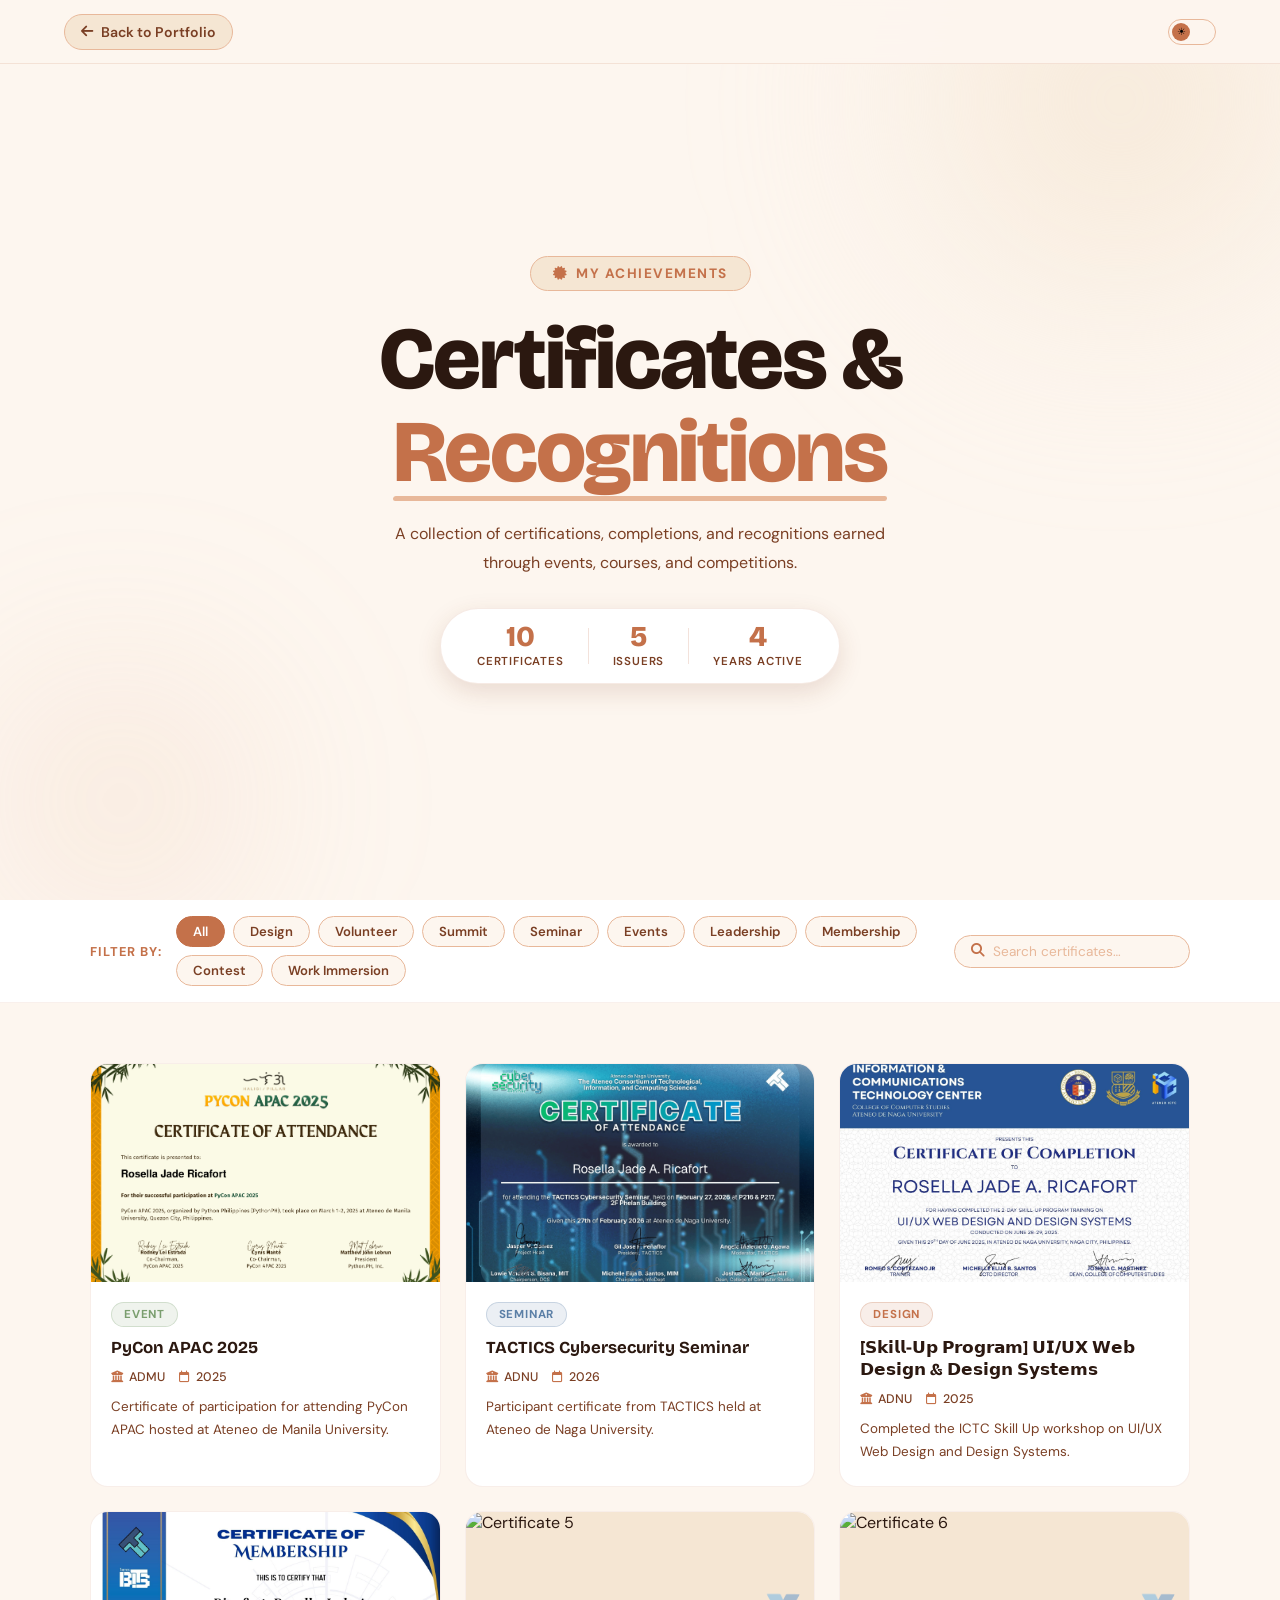
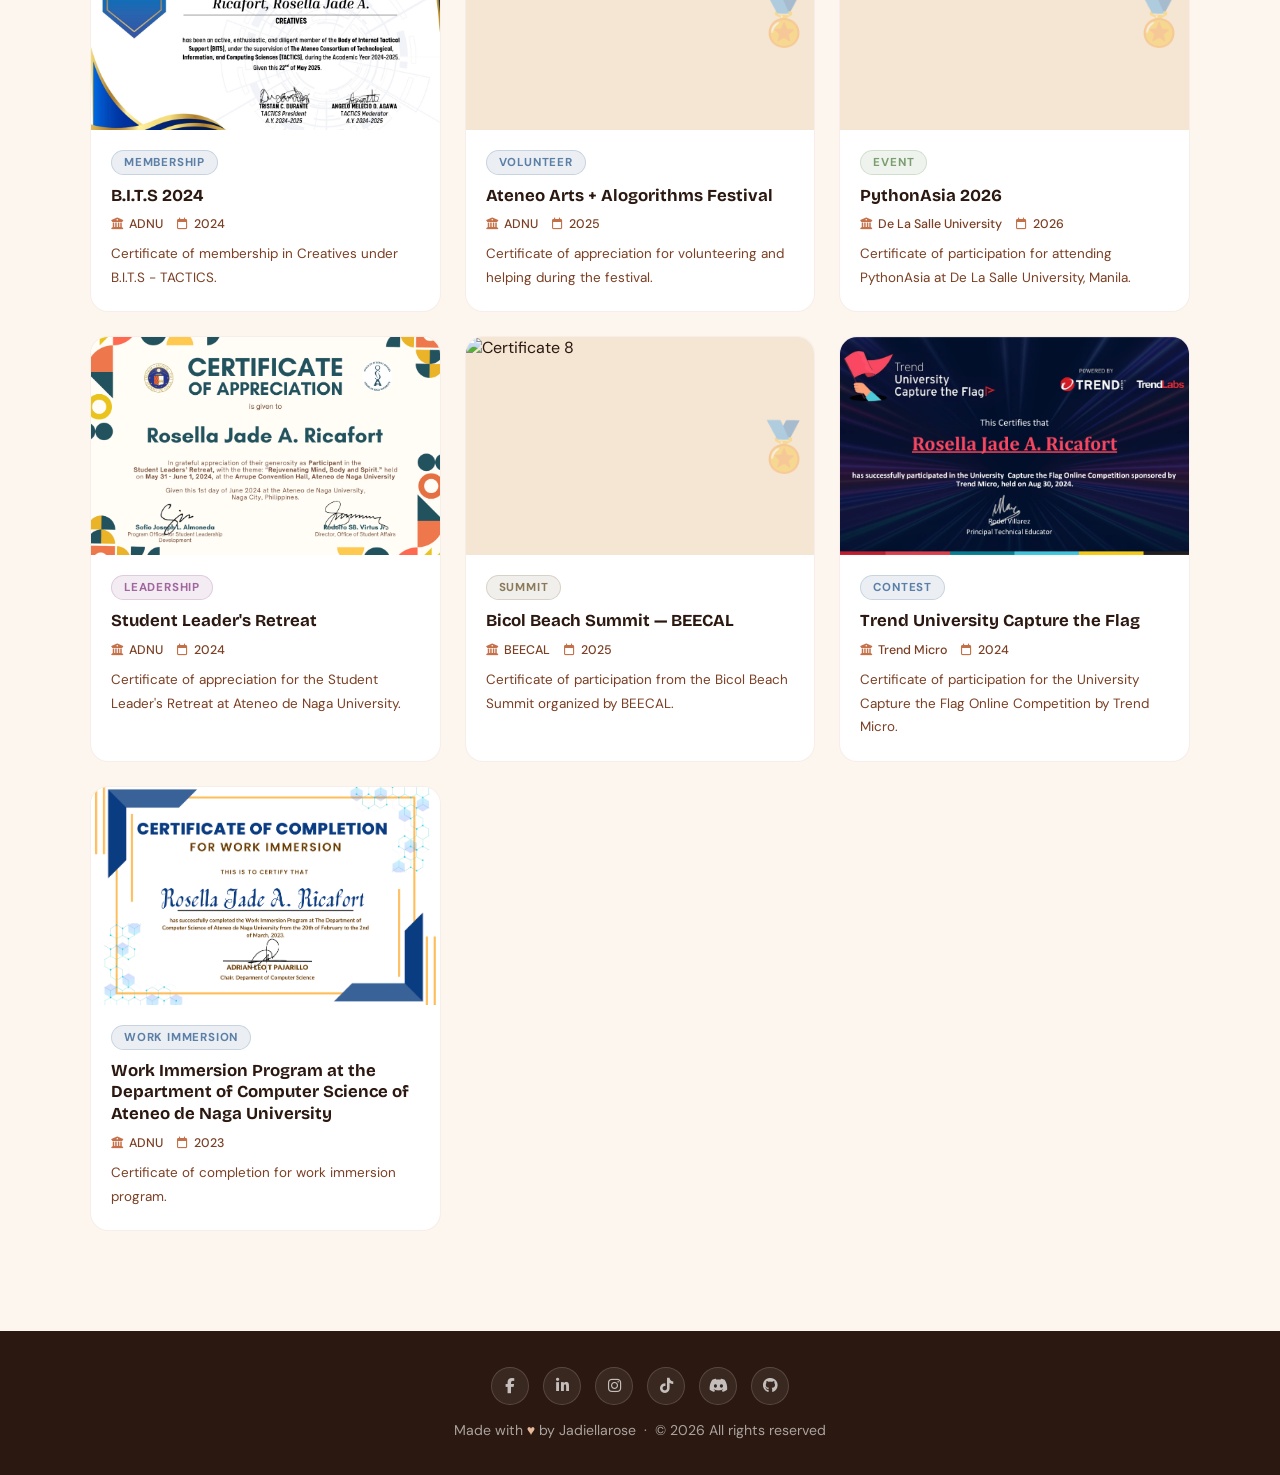
==== commit 6f88d00f: "Update jadiellarosecertificate.html" ====
--- a/jadiellarosecertificate.html
+++ b/jadiellarosecertificate.html
@@ -16,9 +16,6 @@
     <i class="fa-solid fa-arrow-left"></i>
     <span>Back to Portfolio</span>
   </a>
-  <span class="nav-title">
-    <i class="fa-solid fa-certificate"></i> Certificates
-  </span>
   <button class="theme-toggle" id="themeToggle" aria-label="Toggle dark mode">
     <span class="theme-toggle-thumb" id="themeIcon">☀</span>
   </button>
@@ -325,4 +322,4 @@
 
 <script src="jadiellarosecertificate.js"></script>
 </body>
-</html>+</html>
--- a/jadiellarosecertificate.css
+++ b/jadiellarosecertificate.css
@@ -62,26 +62,27 @@
 .reveal-delay-3 { transition-delay: 0.30s; }
 
 /* =============================================
-   NAV
-============================================= */
+   NAV 
+============================================= */
+
 nav {
-  position: fixed;
+  position: fixed;           /* ← only declaration; was duplicated with position:relative below */
   top: 0; left: 0; right: 0;
   z-index: 999;
+  background: rgba(253, 246, 239, 0.92);
+  backdrop-filter: blur(14px);
+  -webkit-backdrop-filter: blur(14px);
+  border-bottom: 1px solid rgba(196, 113, 74, 0.15);
   height: 64px;
   padding: 0 5%;
   display: flex;
   align-items: center;
   justify-content: space-between;
-  background: rgba(253,246,239,0.92);
-  backdrop-filter: blur(14px);
-  -webkit-backdrop-filter: blur(14px);
-  border-bottom: 1px solid rgba(196,113,74,0.15);
-  position: fixed;
+  gap: 14px;
 }
 body.dark nav {
-  background: rgba(13,13,13,0.95);
-  border-bottom-color: rgba(232,144,90,0.12);
+  background: rgba(13, 13, 13, 0.95);
+  border-bottom-color: rgba(232, 144, 90, 0.12);
 }
 
 .nav-back {
@@ -97,6 +98,7 @@
   border: 1.5px solid var(--peach);
   background: var(--warm);
   transition: var(--transition);
+  white-space: nowrap;
 }
 .nav-back:hover {
   background: var(--terra);
@@ -105,26 +107,12 @@
   transform: translateX(-2px);
 }
 
-.nav-title {
-  position: absolute;
-  left: 50%;
-  transform: translateX(-50%);
-  font-family: 'Bricolage Grotesque', sans-serif;
-  font-size: 1rem;
-  font-weight: 700;
-  color: var(--terra);
-  display: flex;
-  align-items: center;
-  gap: 7px;
-  pointer-events: none;
-  white-space: nowrap;
-}
-
 .theme-toggle {
   background: none;
   border: 1.5px solid var(--peach);
   border-radius: 50px;
-  width: 48px; height: 26px;
+  width: 48px;
+  height: 26px;
   cursor: pointer;
   position: relative;
   flex-shrink: 0;
@@ -137,11 +125,12 @@
   width: 18px; height: 18px;
   border-radius: 50%;
   background: var(--terra);
-  transition: left 0.35s cubic-bezier(0.4,0,0.2,1);
+  transition: left 0.35s cubic-bezier(0.4, 0, 0.2, 1);
   display: flex;
   align-items: center;
   justify-content: center;
   font-size: 10px;
+  line-height: 1;
 }
 body.dark .theme-toggle-thumb { left: 25px; }
 
@@ -744,4 +733,13 @@
   .cert-hero-title { letter-spacing: -1px; }
   .cert-stats { flex-wrap: wrap; border-radius: var(--radius); }
   .cert-stat-div { display: none; }
-}+}
+/* HIDE FILTER CHIPS ON MOBILE */
+@media (max-width: 768px) {
+  .filter-chips,
+  .filter-chip {
+    display: none !important;
+  }
+}
+  }
+}
